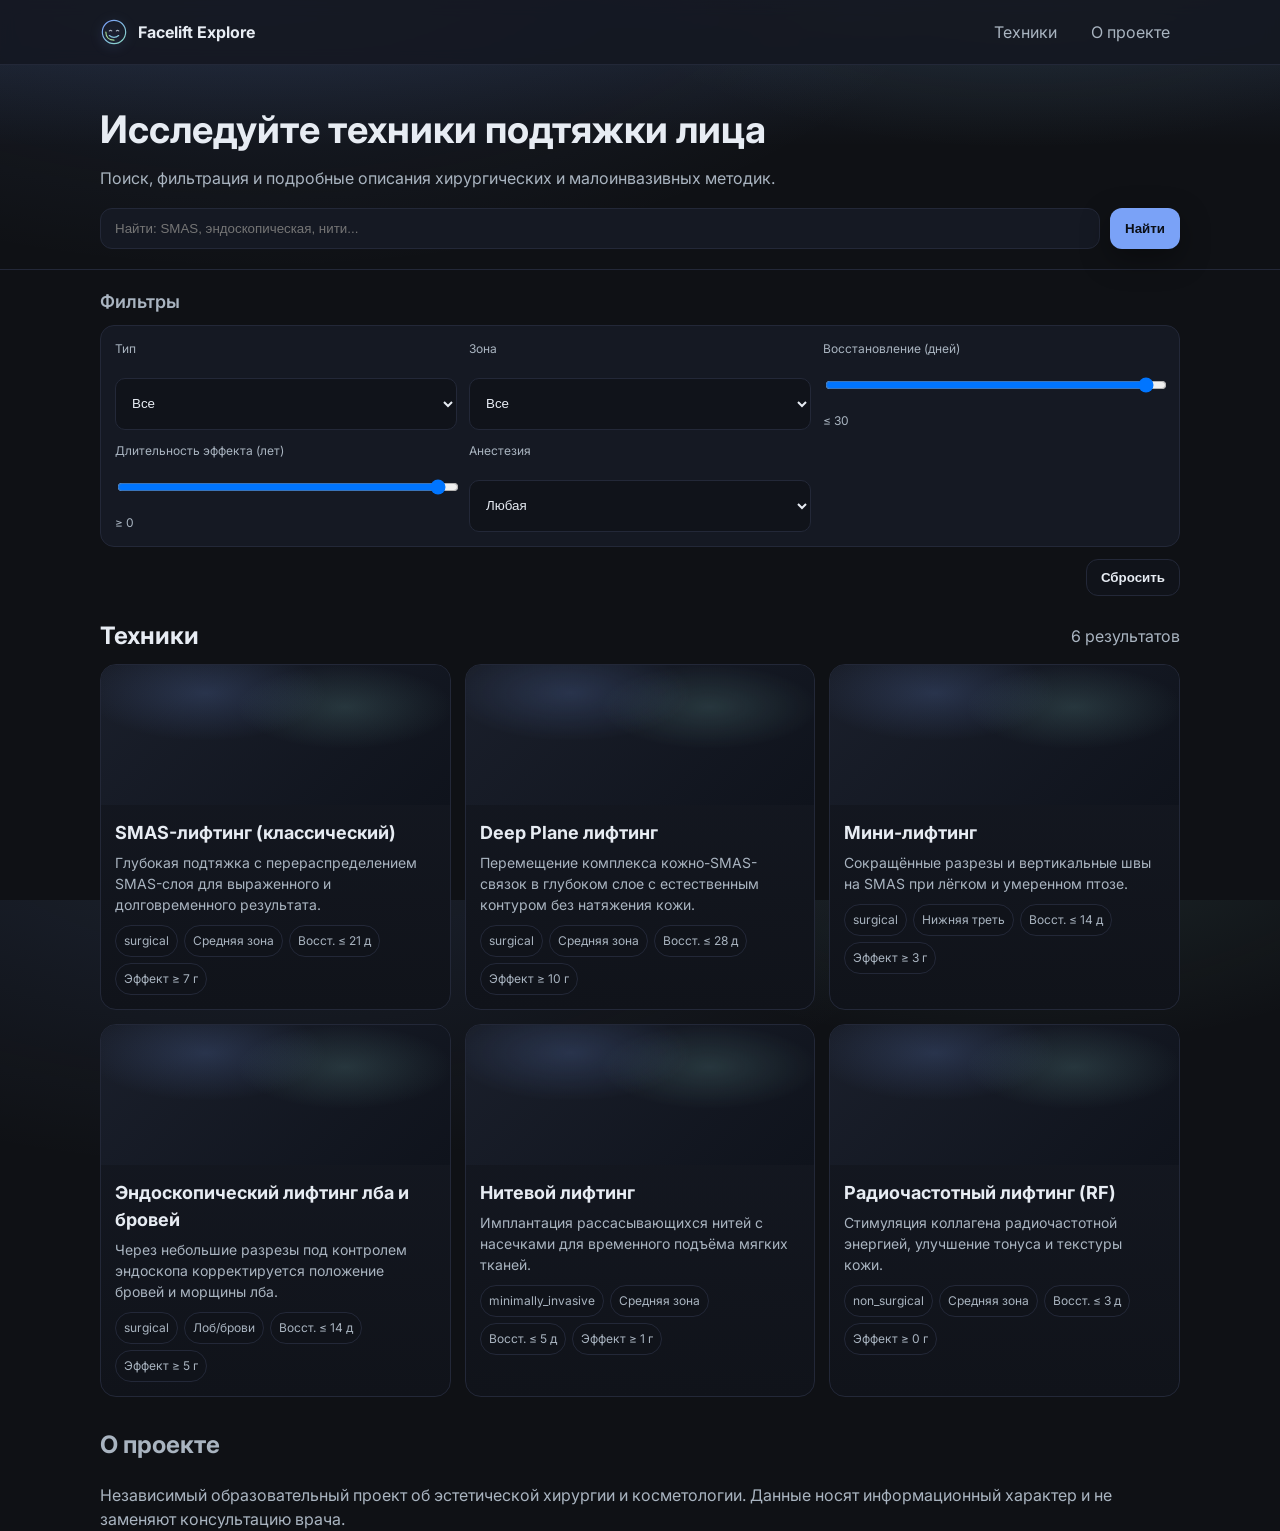
==== facelift-explore/index.html @ f9ad7784 "feat: Implement facelift explore UI and data fetching Co-authored-by: dusmonov153 <dusmonov153@gmail" ====
<!doctype html>
<html lang="ru">
  <head>
    <meta charset="utf-8">
    <meta name="viewport" content="width=device-width, initial-scale=1">
    <title>Facelift Explore — Техники подтяжки лица</title>
    <meta name="description" content="Интерактивный каталог техник подтяжки лица: поиск, фильтры, подробные описания и сравнение методов.">
    <link rel="preconnect" href="https://fonts.googleapis.com">
    <link rel="preconnect" href="https://fonts.gstatic.com" crossorigin>
    <link href="https://fonts.googleapis.com/css2?family=Inter:wght@400;500;600;700&display=swap" rel="stylesheet">
    <link rel="stylesheet" href="./styles.css">
  </head>
  <body>
    <header class="site-header">
      <div class="header-inner">
        <div class="brand">
          <img src="./icons/face.svg" alt="" class="brand-icon" aria-hidden="true">
          <span class="brand-name">Facelift Explore</span>
        </div>
        <nav class="site-nav" aria-label="Основная навигация">
          <a href="#techniques" class="nav-link">Техники</a>
          <a href="#about" class="nav-link">О проекте</a>
        </nav>
      </div>
    </header>

    <main id="main" class="main">
      <section class="hero" aria-labelledby="hero-title">
        <div class="hero-inner">
          <h1 id="hero-title">Исследуйте техники подтяжки лица</h1>
          <p class="hero-sub">Поиск, фильтрация и подробные описания хирургических и малоинвазивных методик.</p>
          <form id="search-form" class="search" role="search" aria-label="Поиск техник">
            <label for="search-input" class="visually-hidden">Поиск по названию или ключевым словам</label>
            <input id="search-input" name="q" type="search" placeholder="Найти: SMAS, эндоскопическая, нити..." autocomplete="off">
            <button type="submit" class="btn">Найти</button>
          </form>
        </div>
      </section>

      <section id="filters" class="filters" aria-labelledby="filters-title">
        <h2 id="filters-title">Фильтры</h2>
        <div class="filters-grid">
          <div class="filter">
            <label for="type-select">Тип</label>
            <select id="type-select">
              <option value="">Все</option>
              <option value="surgical">Хирургические</option>
              <option value="minimally_invasive">Малоинвазивные</option>
              <option value="non_surgical">Безоперационные</option>
            </select>
          </div>
          <div class="filter">
            <label for="area-select">Зона</label>
            <select id="area-select">
              <option value="">Все</option>
              <option value="forehead">Лоб/брови</option>
              <option value="midface">Средняя зона</option>
              <option value="lower_face">Нижняя треть</option>
              <option value="neck">Шея</option>
            </select>
          </div>
          <div class="filter">
            <label for="downtime-range">Восстановление (дней)</label>
            <input id="downtime-range" type="range" min="0" max="30" value="30">
            <output id="downtime-output">≤ 30</output>
          </div>
          <div class="filter">
            <label for="duration-range">Длительность эффекта (лет)</label>
            <input id="duration-range" type="range" min="0" max="10" value="10">
            <output id="duration-output">≥ 0</output>
          </div>
          <div class="filter">
            <label for="anesthesia-select">Анестезия</label>
            <select id="anesthesia-select">
              <option value="">Любая</option>
              <option value="local">Местная</option>
              <option value="sedation">Седация</option>
              <option value="general">Общая</option>
            </select>
          </div>
        </div>
        <div class="filters-actions">
          <button id="reset-filters" class="btn btn-secondary" type="button">Сбросить</button>
        </div>
      </section>

      <section id="techniques" class="results" aria-labelledby="results-title">
        <div class="results-head">
          <h2 id="results-title">Техники</h2>
          <div id="results-count" aria-live="polite" class="count"></div>
        </div>
        <div id="cards" class="cards" role="list" aria-label="Список техник"></div>
      </section>

      <section id="about" class="about" aria-labelledby="about-title">
        <h2 id="about-title">О проекте</h2>
        <p>Независимый образовательный проект об эстетической хирургии и косметологии. Данные носят информационный характер и не заменяют консультацию врача.</p>
      </section>
    </main>

    <div id="modal" class="modal" role="dialog" aria-modal="true" aria-labelledby="modal-title" aria-describedby="modal-desc" hidden>
      <div class="modal-backdrop" data-close></div>
      <div class="modal-dialog" role="document">
        <button class="modal-close" aria-label="Закрыть" data-close>&times;</button>
        <div class="modal-content">
          <header class="modal-header">
            <h3 id="modal-title"></h3>
            <div id="modal-badges" class="badges"></div>
          </header>
          <div id="modal-desc" class="modal-body"></div>
          <footer class="modal-footer">
            <button class="btn btn-secondary" data-close>Закрыть</button>
          </footer>
        </div>
      </div>
    </div>

    <template id="card-template">
      <article class="card" role="listitem">
        <button class="card-click" aria-label="Подробнее"></button>
        <div class="card-media" aria-hidden="true"></div>
        <div class="card-body">
          <h3 class="card-title"></h3>
          <p class="card-sub"></p>
          <div class="pill-row"></div>
        </div>
      </article>
    </template>

    <script src="./app.js" defer></script>
  </body>
</html>
---- facelift-explore/styles.css ----
:root{
  --bg:#0f1115;--panel:#151923;--panel-2:#10131a;--text:#e7ecf3;--muted:#a9b4c0;--brand:#7aa2f7;--accent:#a6da95;--danger:#ee99a0;--focus:#8bd5ca;--border:#232838;--shadow:0 10px 30px rgba(0,0,0,.35);
}
*{box-sizing:border-box}
html,body{height:100%}
body{margin:0;font-family:Inter,system-ui,-apple-system,Segoe UI,Roboto,Ubuntu,Cantarell,"Helvetica Neue",Arial;line-height:1.5;color:var(--text);background:radial-gradient(1200px 600px at 20% -10%,rgba(122,162,247,.12),transparent 60%),radial-gradient(800px 400px at 80% -10%,rgba(139,213,202,.12),transparent 60%),var(--bg)}
.site-header{position:sticky;top:0;z-index:50;background:color-mix(in oklab,var(--panel) 86%, transparent);backdrop-filter:saturate(1.2) blur(8px);border-bottom:1px solid var(--border)}
.header-inner{display:flex;align-items:center;justify-content:space-between;max-width:1120px;margin:0 auto;padding:12px 20px}
.brand{display:flex;align-items:center;gap:10px}
.brand-icon{width:28px;height:28px;filter:drop-shadow(0 2px 6px rgba(122,162,247,.35))}
.brand-name{font-weight:700}
.site-nav{display:flex;gap:14px}
.nav-link{color:var(--muted);text-decoration:none;padding:8px 10px;border-radius:8px}
.nav-link:hover,.nav-link:focus{color:var(--text);background:var(--panel-2);outline:2px solid transparent}

.hero{border-bottom:1px solid var(--border);background:linear-gradient(180deg,rgba(122,162,247,.08),transparent 40%)}
.hero-inner{max-width:1120px;margin:0 auto;padding:36px 20px 20px}
.hero h1{margin:0 0 8px;font-size:clamp(28px,4vw,38px)}
.hero-sub{margin:0 0 18px;color:var(--muted)}

.search{display:flex;gap:10px}
.search input[type="search"]{flex:1;min-width:200px;padding:12px 14px;border-radius:12px;border:1px solid var(--border);background:var(--panel);color:var(--text)}
.btn{cursor:pointer;border:1px solid transparent;border-radius:12px;background:var(--brand);color:#0b0f17;padding:10px 14px;font-weight:600;box-shadow:var(--shadow)}
.btn:hover{filter:brightness(1.05)}
.btn:focus{outline:2px solid var(--focus);outline-offset:2px}
.btn-secondary{background:var(--panel-2);color:var(--text);border-color:var(--border);box-shadow:none}

.filters{max-width:1120px;margin:18px auto;padding:0 20px}
.filters h2{font-size:18px;color:var(--muted);font-weight:600;margin:0 0 10px}
.filters-grid{display:grid;grid-template-columns:repeat(12,1fr);gap:12px;padding:14px;border:1px solid var(--border);background:var(--panel);border-radius:14px}
.filter{grid-column:span 12;display:grid;gap:6px}
.filter label{color:var(--muted);font-size:12px}
.filter select,.filter input[type="range"]{width:100%;padding:10px 12px;border-radius:10px;border:1px solid var(--border);background:var(--panel-2);color:var(--text)}
.filters-actions{display:flex;justify-content:flex-end;margin-top:12px}
.filters output{font-size:12px;color:var(--muted)}

@media(min-width:720px){
  .filter{grid-column:span 4}
}

.results{max-width:1120px;margin:22px auto;padding:0 20px}
.results-head{display:flex;align-items:center;justify-content:space-between;margin-bottom:10px}
.results h2{margin:0}
.count{color:var(--muted)}
.cards{display:grid;grid-template-columns:repeat(auto-fill,minmax(260px,1fr));gap:14px}
.card{position:relative;border:1px solid var(--border);background:linear-gradient(180deg,var(--panel),var(--panel-2));border-radius:16px;overflow:hidden;transition:transform .18s ease,box-shadow .18s ease}
.card:hover{transform:translateY(-2px);box-shadow:var(--shadow)}
.card-click{position:absolute;inset:0;border:0;background:transparent;cursor:pointer}
.card-media{height:140px;background:radial-gradient(200px 80px at 30% 20%,rgba(122,162,247,.18),transparent 60%),radial-gradient(180px 70px at 70% 30%,rgba(139,213,202,.16),transparent 60%),linear-gradient(135deg,#1a1f2b,#0f131c)}
.card-body{padding:14px}
.card-title{margin:0 0 6px;font-size:18px}
.card-sub{margin:0 0 10px;color:var(--muted);font-size:14px;min-height:38px}
.pill-row{display:flex;flex-wrap:wrap;gap:6px}
.pill{font-size:12px;padding:6px 8px;border-radius:999px;border:1px solid var(--border);background:var(--panel-2);color:var(--muted)}

.about{max-width:1120px;margin:30px auto 60px;padding:0 20px;color:var(--muted)}

.modal[hidden]{display:none}
.modal{position:fixed;inset:0;z-index:100;display:grid;place-items:center}
.modal-backdrop{position:absolute;inset:0;background:rgba(0,0,0,.6)}
.modal-dialog{position:relative;width:min(880px,92vw);max-height:86vh;border-radius:16px;background:var(--panel);border:1px solid var(--border);box-shadow:var(--shadow);overflow:hidden;display:flex;flex-direction:column}
.modal-content{display:flex;flex-direction:column;gap:0}
.modal-header{display:flex;justify-content:space-between;align-items:flex-start;padding:16px;border-bottom:1px solid var(--border)}
.modal-body{padding:16px;overflow:auto;scrollbar-gutter:stable}
.modal-footer{display:flex;justify-content:flex-end;gap:10px;padding:12px 16px;border-top:1px solid var(--border)}
.modal-close{position:absolute;top:10px;right:10px;border:1px solid var(--border);background:var(--panel-2);color:var(--text);border-radius:10px;padding:6px 10px;cursor:pointer}

.badges{display:flex;flex-wrap:wrap;gap:8px}
.badge{font-size:12px;background:var(--panel-2);border:1px solid var(--border);border-radius:999px;color:var(--muted);padding:6px 8px}

.visually-hidden{position:absolute!important;width:1px;height:1px;padding:0;margin:-1px;overflow:hidden;clip:rect(0,0,0,0);white-space:nowrap;border:0}

::selection{background:rgba(122,162,247,.35)}
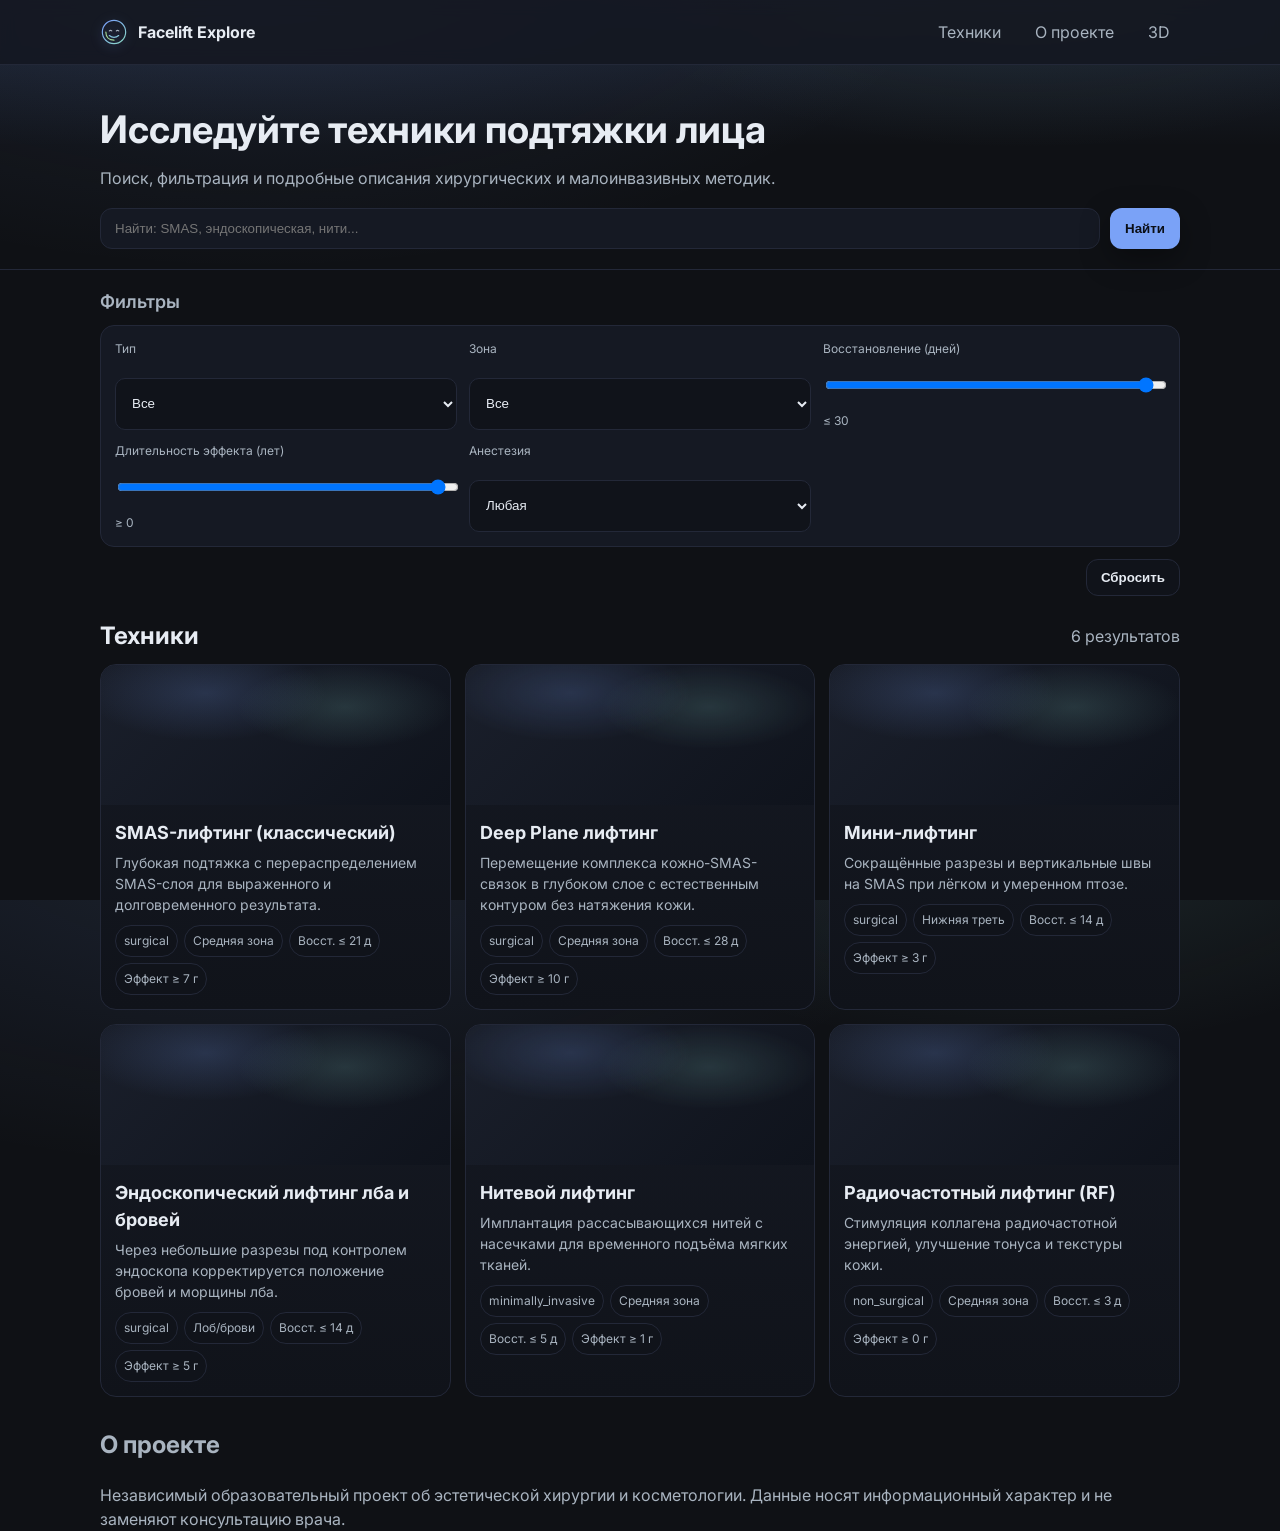
==== commit dd73780b: "Add 3D animation page and link to it Co-authored-by: dusmonov153 <dusmonov153@gmail.com>" ====
--- a/facelift-explore/index.html
+++ b/facelift-explore/index.html
@@ -20,6 +20,7 @@
         <nav class="site-nav" aria-label="Основная навигация">
           <a href="#techniques" class="nav-link">Техники</a>
           <a href="#about" class="nav-link">О проекте</a>
+          <a href="./animation.html" class="nav-link">3D</a>
         </nav>
       </div>
     </header>
